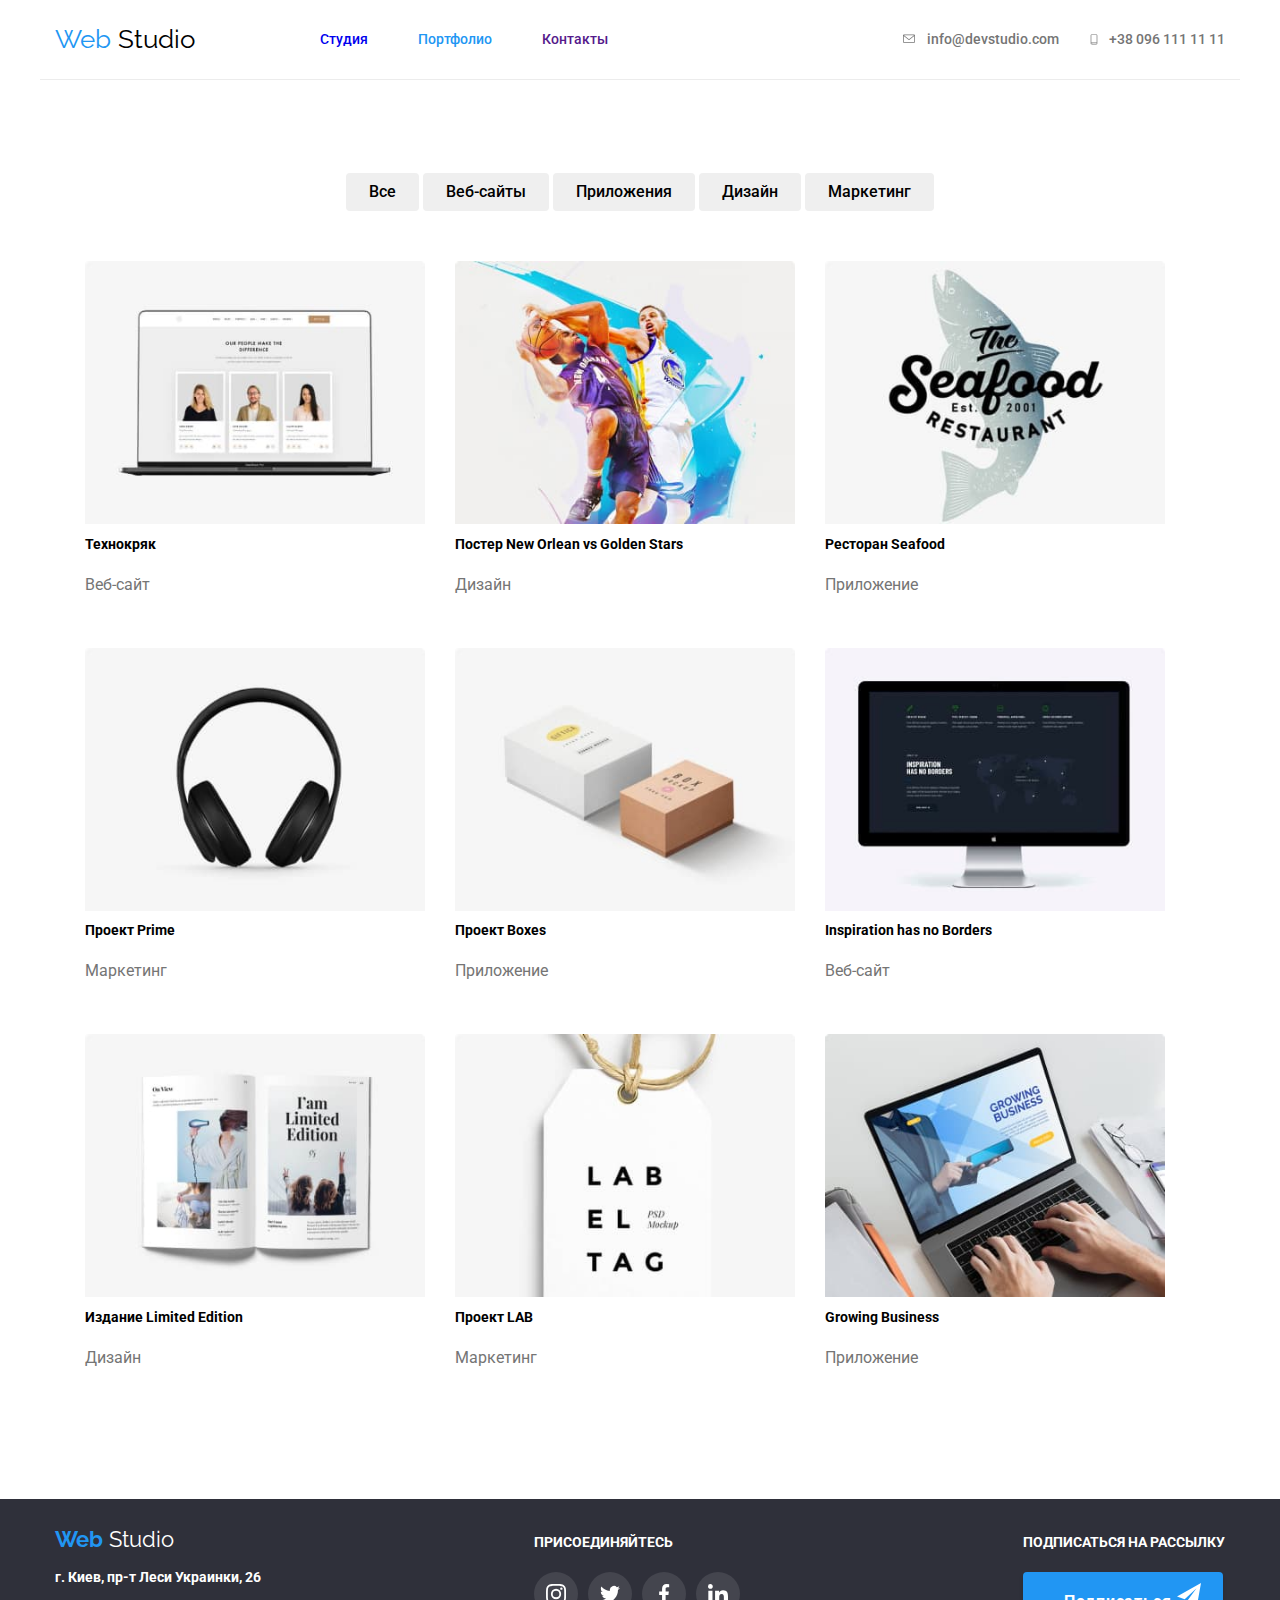
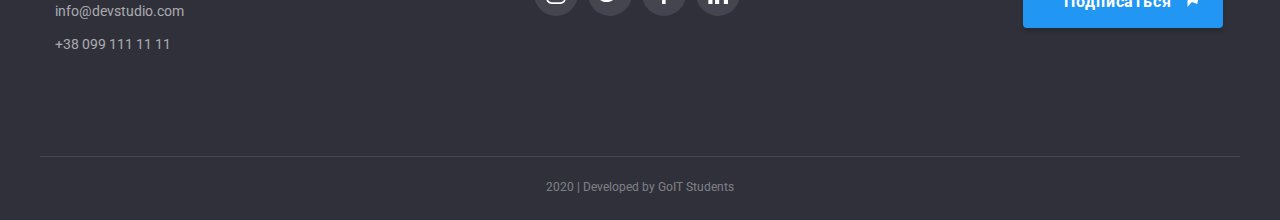
==== portfolio.html @ 279c0a5b "Клонирование" ====
<!DOCTYPE html>
<html lang="ru">
  <head>
    <meta charset="UTF-8" />
    <meta name="viewport" content="width=device-width, initial-scale=1.0" />
    <title>Document</title>
    <link
      href="https://fonts.googleapis.com/css2?family=Raleway:wght@700&family=Roboto:wght@400;500;700;900&display=swap"
      rel="stylesheet"
    />
    <link
      rel="stylesheet"
      href="https://cdnjs.cloudflare.com/ajax/libs/modern-normalize/0.6.0/modern-normalize.min.css"
    />
    <link rel="stylesheet" href="./css/styles.css" />
    <style></style>
  </head>
  <header class="page-header">
    <nav class="container main-nav">
      <a href=""
        ><span class="logo">Web</span><span class="logo2"> Studio</span></a
      >
      <ul class="site-nav list">
        <li><a href="index.html" class="link">Студия</a></li>
        <li class="active"><a href="" class="link">Портфолио</a></li>
        <li><a href="" class="link">Контакты</a></li>
      </ul>
      <ul class="auth-nav list">
        <li class="contacts-link">
          <a href="mailto:info@devstudio.com" class="link">
            <svg class="envelope" width="16" height="12">
              <use href="./images/symbol-defs.svg#icon-envelope"></use></svg
            >info@devstudio.com</a
          >
        </li>
        <li class="contacts-link">
          <a href="tel:+380961111111" class="link">
            <svg class="smartphone" width="10" height="15">
              <use href="./images/symbol-defs.svg#icon-smartphone"></use></svg
            >+38 096 111 11 11</a
          >
        </li>
      </ul>
    </nav>
  </header>
  <body>
    <main>
      <div class="magik-button">
        <button type="button" class="links">Все</button>
        <button type="button" class="links">Веб-сайты</button>
        <button type="button" class="links">Приложения</button>
        <button type="button" class="links">Дизайн</button>
        <button type="button" class="links">Маркетинг</button>
      </div>
      <section class="top-conteiner">
        <div class="flex-container">
          <ul class="stop">
            <li class="flex-element">
              <img
                src="./images/portfolio/img.jpg"
                alt="img"
                width="370"
                height="294"
              />
              <h2 class="names">Технокряк</h2>
              <p class="services">
                <!-- Технокряк это современная площадка распространения коронавируса.
              Компании используют эту платформу для цифрового шпионажа и атак на
              защищённые сервера конкурентов. -->
              </p>
              <p class="work-title">Веб-сайт</p>
            </li>
          </ul>
          <ul class="stop">
            <li class="flex-element">
              <img
                src="./images/portfolio/img2.jpg"
                alt="img"
                width="370"
                height="294"
              />
              <h2 class="names">Постер New Orlean vs Golden Stars</h2>
              <p class="services">
                <!-- Технокряк это современная площадка распространения коронавируса.
              Компании используют эту платформу для цифрового шпионажа и атак на
              защищённые сервера конкурентов. -->
              </p>
              <p class="work-title">Дизайн</p>
            </li>
          </ul>
          <ul class="stop">
            <li class="flex-element">
              <img
                src="./images/portfolio/img3.jpg"
                alt="img"
                width="370"
                height="294"
              />
              <h2 class="names">Ресторан Seafood</h2>
              <p class="services">
                <!-- Технокряк это современная площадка распространения коронавируса.
              Компании используют эту платформу для цифрового шпионажа и атак на
              защищённые сервера конкурентов. -->
              </p>
              <p class="work-title">Приложение</p>
            </li>
          </ul>
          <ul class="stop">
            <li class="flex-element">
              <img
                src="./images/portfolio/img4.jpg"
                alt="img"
                width="370"
                height="294"
              />
              <h2 class="names">Проект Prime</h2>
              <p class="services">
                <!-- Технокряк это современная площадка распространения коронавируса.
              Компании используют эту платформу для цифрового шпионажа и атак на
              защищённые сервера конкурентов. -->
              </p>
              <p class="work-title">Маркетинг</p>
            </li>
          </ul>
          <ul class="stop">
            <li class="flex-element">
              <img
                src="./images/portfolio/img5.jpg"
                alt="img"
                width="370"
                height="294"
              />
              <h2 class="names">Проект Boxes</h2>
              <p class="services">
                <!-- Технокряк это современная площадка распространения коронавируса.
              Компании используют эту платформу для цифрового шпионажа и атак на
              защищённые сервера конкурентов. -->
              </p>
              <p class="work-title">Приложение</p>
            </li>
          </ul>
          <ul class="stop">
            <li class="flex-element">
              <img
                src="./images/portfolio/img6.jpg"
                alt="img"
                width="370"
                height="294"
              />
              <h2 class="names">Inspiration has no Borders</h2>
              <p class="services">
                <!-- Технокряк это современная площадка распространения коронавируса.
              Компании используют эту платформу для цифрового шпионажа и атак на
              защищённые сервера конкурентов. -->
              </p>
              <p class="work-title">Веб-сайт</p>
            </li>
          </ul>
          <ul class="stop">
            <li class="flex-element">
              <img
                src="./images/portfolio/img7.jpg"
                alt="img"
                width="370"
                height="294"
              />
              <h2 class="names">Издание Limited Edition</h2>
              <p class="services">
                <!-- Технокряк это современная площадка распространения коронавируса.
              Компании используют эту платформу для цифрового шпионажа и атак на
              защищённые сервера конкурентов. -->
              </p>
              <p class="work-title">Дизайн</p>
            </li>
          </ul>
          <ul class="stop">
            <li class="flex-element">
              <img
                src="./images/portfolio/img8.jpg"
                alt="img"
                width="370"
                height="294"
              />
              <h2 class="names">Проект LAB</h2>
              <p class="services">
                <!-- Технокряк это современная площадка распространения коронавируса.
              Компании используют эту платформу для цифрового шпионажа и атак на
              защищённые сервера конкурентов. -->
              </p>
              <p class="work-title">Маркетинг</p>
            </li>
          </ul>
          <ul class="stop">
            <li class="flex-element">
              <img
                src="./images/portfolio/img9.jpg"
                alt="img"
                width="370"
                height="294"
              />
              <h2 class="names">Growing Business</h2>
              <p class="services">
                <!-- Технокряк это современная площадка распространения коронавируса.
              Компании используют эту платформу для цифрового шпионажа и атак на
              защищённые сервера конкурентов. -->
              </p>
              <p class="work-title">Приложение</p>
            </li>
          </ul>
        </div>
      </section>
    </main>
    <footer class="page-footer">
      <div class="container footer">
        <!--Логотип-->
        <div class="address">
          <a href="./index.html" class="logo3">
            <span class="logotip-accent">Web</span>
            <span class="logo3">Studio</span>
          </a>

          <address class="footer-contacts">
            <p class="join-in">г. Киев, пр-т Леси Украинки, 26</p>
            <!--Контакты-->
            <p class="footer-mail">info@devstudio.com</p>
            <p class="footer-number">+38 099 111 11 11</p>
          </address>
        </div>

        <!--Cоиальные сети-->
        <div class="join-in">
          <h2 class="label">присоединяйтесь</h2>
          <ul class="social-links list">
            <li class="social-item footer">
              <a href="" class="" aria-label="Ссылка на Instagram">
                <svg class="button-icon" width="20" height="20">
                  <use href="./images/symbol-defs.svg#icon-instagram2"></use>
                </svg>
              </a>
            </li>
            <li class="social-item footer">
              <a href="" class="" aria-label="Ссылка на Twiter">
                <svg class="button-icon" width="20" height="20">
                  <use href="./images/symbol-defs.svg#icon-twitter1"></use>
                </svg>
              </a>
            </li>
            <li class="social-item footer">
              <a href="" class="" aria-label="Cсылка на Facebook">
                <svg class="button-icon" width="20" height="20">
                  <use href="./images/symbol-defs.svg#icon-facebook1"></use>
                </svg>
              </a>
            </li>
            <li class="social-item footer">
              <a href="" class="" aria-label="Ссылка на LinkedIn">
                <svg class="button-icon" width="20" height="20">
                  <use href="./images/symbol-defs.svg#icon-linkedin1"></use>
                </svg>
              </a>
            </li>
          </ul>
        </div>
        <div class="subscribe">
          <h2 class="label">подписаться на рассылку</h2>
          <a href="" class="button-primary"
            >Подписаться
            <svg class="lajk" width="24" height="24">
              <use href="./images/symbol-defs.svg#icon-iconsend"></use>
            </svg>
          </a>
        </div>
      </div>
      <p class="copyright container">2020 | Developed by GoIT Students</p>
    </footer>
  </body>
</html>
---- css/styles.css ----
/*
#ffffff Білий
#212121 Чорний основний
#000000 Чорний темніший 
#757575 Сірий 
#2196F3 Синій фокуc
#E5E5E5 сірий фон
*/
/* То є воно! */
html{
  box-sizing: border-box;
}
*,
*::before,
*::after {
  box-sizing: inherit;
}

img {
  display: block;
  max-width: 100%;
  height: auto;
}


:root {
  --primary-text-color: #212121;
  --page-hero-text: #212121;
  --main-accent: #2196f3;
  --new-accent: #757575;
  --pimary-bg-color: #ffffff;
  --bgc-footer:#2F303A;
  --bg-transparency: rgba(47, 48, 58, 0.8);
  --secondary-bg-color: #F5F4FA;
}
body {
  font-family: Roboto, sans-serif;
  
  /* тимчасовий колір*/
}
.page-header {
  /* width: 1600px; */
  margin-left: auto;
  margin-right: auto;
}
/* main-nav */
.main-nav{
  display: flex;
  align-items: center;
  margin-left: auto;
  margin-right: auto;
  height: 80px;
  width: 1200px;
  border-bottom: 1px solid #ECECEC

}

/* Logo  шрифт*/
.logo{
  font-family: Raleway, sans-serif;
font-size: 26px;
line-height: 31px;
}
.logo2{
  font-family: Raleway, sans-serif;
  font-size: 26px;
line-height: 31px;
}
/* Logo  цвет*/
.logo {
        color: #2196f3;
      }
      .logo2 {
        color: #000000;
      }
      
.envelope {
  display: flex;
  align-items: center; 
  margin-right: 10px;
  /* color: #757575; */
  /* background-color: tomato ; */
}





.container {
  margin-left: auto;
  margin-right: auto;
  width: 1200px;
  /* height: 80px; */
  padding-right: 15px;
  padding-left: 15px;
  /* outline: 2px solid tomato; */

}

/* Фоновая картинка с людьми  */

.top-best {
  height: 600px;
  max-width: 1600px;
  margin-left: auto;
  margin-right: auto;
  margin-top: 0;
  margin-bottom: 0;
  padding-top: 200px;
  padding-bottom: 200px;
  background-color: grey;
  background-image: linear-gradient(to right, var(--bg-transparency), var(--bg-transparency)), 
  url(../images/Headerimg.jpg);
  background-position: center;
  text-align: center;
 
}
/* button */
.best {
  margin-top: 0px;
  margin-bottom: 46px;
  /* background-color: grey; */

    /* Шрифт */
  font-family: Roboto;
  font-style: normal;
  font-weight: 900;
  font-size: 44px;
  line-height: 60px;
  text-align: center;
  text-transform: uppercase;
}

.post-link {
display: inline-block;
padding: 10px 32px;
min-width: 200px;
min-height: 50px;
margin-bottom: 0px;

color:#FFFFFF;

font-family: Roboto;
font-style: normal;
font-weight: bold;
font-size: 16px;
line-height: 30px;


position: center;
/* width: 200px;
height: 50px;
left: 700px;
top: 350px; */

background: #2196F3;
box-shadow: 0px 4px 4px rgba(0, 0, 0, 0.15);
border-radius: 4px;
}
.waring {
  margin-top: 30;
  margin-bottom: 0;
}
.combo .function {
   /* outline: 3px solid blue; */
}

.function {
  margin-right: auto;
  margin-left: auto;
  width: 1200px;
  padding-right: 15px;
  padding-left: 15px;
 
  
  display: flex;

  list-style: none;
  
}
.function .degris {
  padding-top: 94px;
  padding-bottom: 94px;
}
.function .waring{
  margin-top: 30px;
  margin-bottom: 0;
  
  font-weight: 700;
  text-transform: uppercase;
}
.function .text {
  margin-top: 10px;
  margin-bottom: 0;
  
  font-size: 14px;
  line-height: 1.71;
}

.function .degris + .degris {
    margin-left: 30px;  
}






/* Применится ко всем абзацам на странице */
p {
  font-size: 16px;
}

/* Секция Чем мы занимаемся */

.comands-titles {
margin-top: 0;
margin-bottom: 50px;
font-family: Roboto;
font-style: normal;
font-weight: bold;
font-size: 36px;
line-height: 42px;
text-align: center;
/* outline: 2px solid tomato; */
}

.title {
margin-top: 0px;
padding-top:  0px;
padding-bottom: 0px;

font-family: Roboto;
font-style: normal;
font-weight: bold;
font-size: 36px;
line-height: 42px;
text-align: center;
letter-spacing: 0.03em;
}
.feature-icon {
    display: flex;
    justify-content: center;
    align-items: center;
    width: 270px;
    height: 120px; 
    border-radius: 4px;
    background-color: var(--secondary-bg-color);

}

/* Team css options */
.team-bgc {
background-color: #F5F4FA;
padding-top: 94px;
padding-bottom: 94px;
}


.team {
  display: flex;
  list-style: none;
  justify-content: center; 
  position: center;
  
}

.team > .team-member {
  border-radius: 4px;
  overflow: hidden;
  box-shadow: 0px 2px 1px rgba(0, 0, 0, 0.2), 0px 1px 1px rgba(0, 0, 0, 0.14),
    0px 1px 3px rgba(0, 0, 0, 0.12);
}

.team > .team-member:not(:last-child) {
  margin-right: 30px;
}

.team-description {
  padding-top: 30px;
  padding-bottom: 24px;
}

.team-title {
  margin-bottom: 0px;

  font-weight: 500;
  font-size: 16px;
  line-height: 1.19;
  text-align: center;
  color: var(--primary-text-color:);
}

.team-position {
  margin-bottom: 16px;

  font-size: 16px;
  line-height: 1.19;
  text-align: center;
  color: var(--font-primary-color);
}


.item{
  cursor: pointer;
}
.item:hover, .item:focus{
  background-color: :var;

}



.team-social {



  display: flex;
  justify-content: center;
  padding-left:  32px;
  padding-right: 32px;

}

.team-social .item:not(:last-child) {
  margin-right: 10px;
}



.footer-container {
  display: flex;
}

.page-footer{
  padding-top: 25px;
  margin-top: 94px;
  background-color: #2F303A;
}

.footer {
  
  /* margin-top: 94px;
  margin-left: auto;
  margin-right: auto;
  padding-top: 48px;
  padding-bottom: 28px; */
  align-items: baseline;
  justify-content: space-between;
  display: flex;


}

.logotip{
  display: inline-block;
  text-decoration: none;
  font-family: "Raleway", sans-serif;
  font-weight: 700;
  font-size: 26px;
  line-height: 1.19;
}

.logotip-accent{
color: var(--main-accent);
    font-family: Raleway, sans-serif;
    font-weight: 700;
    font-size: 22px;
    line-height: 1.18;
    text-decoration: none;
}

.post-footer .logotip{
  margin-bottom: 10px;
  padding: 0px;
  color: antiquewhite;
}



.doing {
  padding-top: 94px;
  padding-bottom: 94px;
}

.people {
font-family: Roboto;
font-style: normal;
font-weight: normal;
font-size: 16px;
line-height: 19px;
}

.team-pepole {
font-family: Roboto;
font-style: normal;
font-weight: bold;
font-size: 36px;
line-height: 42px;
text-align: center;

}


/*Страница студия*/
h1 {
font-family: Roboto; sans-serif;
font-style: normal;
font-weight: 900;
font-size: 44px;
line-height: 60px;
color: #FFFFFF;
}

h2 {
font-size: 18px;
font-family: Roboto;
font-style: normal;
font-weight: bold;
font-size: 14px;
line-height: 16px;
}
h3 { 
font-family: Roboto;
font-style: normal;
font-weight: bold;
font-size: 14px;
line-height: 16px;
}
h4 {
font-family: Roboto; 
font-style: normal;
font-weight: 500;
font-size: 16px;
line-height: 19px;
}
.claints{
  padding-top: 94px;
  padding-bottom: 50px;
  font-family: Roboto;
font-style: normal;
font-weight: bold;
font-size: 36px;
line-height: 42px;
text-align: center;
}

/*Чем мы занимаемся*/
.product {
  display: flex;
  padding-left: 0px;

}
.product .product-item:not(:last-child) {
  margin-right: 30px;
}
.product .product-title {
  margin: 0px;
  padding-top: 27px;
  padding-bottom: 27px;

  color: var(--pimary-bg-color);
  background: rgba(47, 48, 58, 0.8);
  font-weight: bold;
  font-size: 14px;
  line-height: 1.14;

  text-transform: uppercase;
  text-align: center;
}
.product-item {
  position: relative;
  display: block;
}



/* Страница портфолио*/

.magik-button {
 margin-top: 93px; 
 margin-bottom: 34px;
 text-align: center;
}



.links:hover,
.links:focus {
color: var(--pimary-bg-color);
background-color: var(--main-accent);
box-shadow: 0px 2px 2px rgba(0, 0, 0, 0.12), 0px 1px 2px rgba(0, 0, 0, 0.08), 0px 3px 1px rgba(0, 0, 0, 0.1);
}

.links {
height: 38px;
padding-left: 22px;
padding-right: 22px;
border-radius: 4px;
border: 1px solid transparent;
font-family: Roboto;
font-style: normal;
font-weight: 500;
font-size: 16px;
line-height: 26px; 
}


/* background: #F5F4FA;
border-radius: 4px;  */
}
.names {
  font-family: Roboto;
font-style: normal;
font-weight: bold;
font-size: 18px;
line-height: 36px;
}
.services {
  font-family: Roboto;
font-style: normal;
font-weight: normal;
font-size: 18px;
line-height: 28px;
}

.top-conteiner {
  width: 1200px;
  padding-left: 15px;
  padding-right: 15px;
  margin-left: auto;
  margin-right: auto;
}
.stop{
padding-left: 0px;
}
.flex-container {
  display: flex;
  flex-wrap: wrap;
  
}
.flex-element {
  width: 370px;
  padding-left: 30px;
  list-style: none;
}
.flex-element:nth-child(3n) {
  margin-right: 30;
}



/* Применится ко всем ссылкам на странице */
a {
  text-decoration: none;
}
.list {
  list-style-type: none;
}
/*Site nav*/
.logo:hover {
  --new-accent: rgb(0, 0, 0)
  color: var(--new-accent);
}
.site-nav link {
  
}
.site-nav .active a {
    color: #2196f3;
}
.site-nav .link {
font-family: Roboto;
font-weight: 500;
font-size: 14px;
line-height: 1.14;
}
.auth-nav .link {
display: flex;
align-items: center; 
margin-left: auto;

color: #757575;
font-family: Roboto;
font-weight: 500;
font-size: 14px;
line-height: 1.14;
}

.site-nav {
  display: flex;
  margin-left: 85px;
}
.site-nav li{
  margin-right: 50px;
  /* background-color: tomato; */
  display: block;
  margin-top: auto;
  margin-bottom: auto;
}
.site-nav .li:not(:last-child){
  margin-right: 50px;
}
.site-nav .link:hover,
.site-nav .link:focus {
  color: #2196f3;
}

.auth-nav {
display: flex;
align-items: center; 
margin-left: auto;

  /* display: flex;
  margin-left: auto; */
}
.auth-nav .link + .link {
  margin-left: 30px;
}
.auth-nav .link:hover,
.auth-nav .link:focus {
  color: #2196f3;
}

.contacts-link { 
display: flex; 
margin-right: 30px;

color: #000000;
}
.contacts-link:last-child {
    margin-right: 0;
}
.contacts-link:hover { 
color: #2196f3;
}
.contacts-link:focus {
color:  #ffffff;
}
.envelope {
  margin-right: 10px;
  fill: currentColor;
}
.envelope:hover, .envelope:focus {
    fill: currentColor;
}
.smartphone {
  margin-right: 10px;
  fill: currentColor;
}

.smartphone:hover, .smartphone:focus {
    fill: currentColor;
} 






.features-title {
  color: black;
}
.work-title {
  color: #757575;
  font-family: Roboto;
font-style: normal;
font-weight: normal;
font-size: 16px;
line-height: 30px;
}
.work-title1 {
margin-top: 10px;
margin-bottom: 0;

color: #757575;
font-family: Roboto;
font-style: normal;
font-weight: normal;
font-size: 14px;
line-height: 24px;
}
.adress {
  color: #757575;
}
.Contact-Information {
  font-family: Roboto;
font-style: normal;
font-weight: normal;
font-size: 14px;
line-height: 24px;
}


/*Button*/


/* Шрифти 
Raleway
Roboto

*/  
.claints-list {
  margin-top: 0px;
  margin-bottom: 0px;
  padding: 0px;
  list-style-type: none;
  display: flex;
  justify-content: space-evenly;
}
.icon{
  width: 170px;
  height: 90px;
  border: 1px solid #AFB1B8;
  border-radius: 4px;
  cursor: pointer;
}
.icon:hover, .icon:focus {
  border: 1px solid var(--main-accent);
  --color1: var(--main-accent);
  color: var(--main-accent);
  
}

.logo3 {
  font-family: Raleway, sans-serif;
  font-size: 22px;
line-height: 31px;
    color: #FFFFFF
}
.srift {

color: rgba(255, 255, 255, 0.6);
}

.join-in {
  color:#FFFFFF
}

.Contact-Information {
list-style: none;
}
.serial {
  list-style: none;
}

.copyrights-cntr {
 
  margin-top: 100px;
  color: rgba(255, 255, 255, 0.6);
  border: 1px solid rgba(255, 255, 255, 0.1);
  padding-top: 18px;
  padding-bottom: 21px;
  text-align: center;

}


.section{
  padding-top: 94px;
  padding-bottom: 94px;
}
.join-in> .label{
display: block;
margin-top: auto;
margin-bottom: 21px;
color:#FFFFFF;
text-align: left;

font-weight: 700;
font-size: 14px;
line-height: 1.14;
text-transform: uppercase;

}
.join-in{
  
font-family: Roboto;
font-style: normal;
font-weight: bold;
font-size: 14px;
line-height: 16px;
}

.fototer-contacts{
  font-style: normal;
  display: block;
  font-weight: 400;
  font-size: 14px;
  line-height: 1.71;
  letter-spacing: 0.03em;
}
.footer-addr{
  margin-top: 0;
  margin-bottom: 9px;
  color: #FFFFFF;
  font-family: Roboto;
font-style: normal;
font-weight: normal;
font-size: 14px;
line-height: 24px;
}
.footer-mail{
  margin-top: 0;
    margin-bottom: 9px;
    color: rgba(255, 255, 255, 0.6);

font-family: Roboto;
font-style: normal;
font-weight: normal;
font-size: 14px;
line-height: 24px;

}

.footer-number{
margin-top: 0;
margin-bottom: 0;
color: rgba(255, 255, 255, 0.6);
font-family: Roboto;
font-style: normal;
font-weight: normal;
font-size: 14px;
line-height: 24px;

}



.subscribe .label {
  display: block;
  margin-top: auto;
  margin-bottom: 21px;

  color: var(--pimary-bg-color);

  font-weight: 700;
  font-size: 14px;
  line-height: 1.14;
  text-transform: uppercase;
}


/* Button */
 
.copyright {
  margin-top: 100px;
  margin-bottom: 0;
  padding-top: 18px;
  padding-bottom: 21px;

  border-top: 1px solid rgba(255, 255, 255, 0.1);
  color: rgba(255, 255, 255, 0.4);

  font-size: 12px;
  line-height: 2;
  text-align: center;

}

.social-links {
  display: flex;
  justify-content: center;
  padding-inline-start: 0px;
  
  /* width: 44px;
  height: 44px; */
}
  padding-left: 0px;
  display: flex;
  justify-content: center;
}

.social-item.footer {
  
  background: rgba(255, 255, 255, 0.1);
  
}

.social-item {
  align-items: center;
  margin-right: 10px;
  display: flex;
  justify-content: center;
  cursor: pointer;
  width: 44px;
  height: 44px;
  border-radius: 50%;
  background-color: rgba(255, 255, 255, 0.1);
}

.button-icon{
  display: flex;
  padding: 0;
  border: none;
  
--color1: var(--pimary-bg-color);
}
.social-item:hover{
  background-color: #2196F3;
}

.button-primary {
  padding-top: 10px;
  padding-left: 29px;
  padding-bottom: 10px;
  padding-right: 10px;

  display: inline-block;
  border: 1px solid transparent;
  min-width: 200px;
  min-height: 50px;

  color: #FFFFFF;
  background-color: #2196f3;
  text-decoration: none;

  font-weight: 700;
  font-size: 16px;
  line-height: 1.87;
  letter-spacing: 0.06em;
  border-radius: 4px;
  box-shadow: 0px 4px 4px rgba(0, 0, 0, 0.15);

  text-align: center;
  cursor: pointer;
}

.lajk{
  position: center;
 
}
.team-social .icon-team-social{
  align-items: center;
}


.team-social{
  /* align-items: center; */
  
}
.icon-socials:hover{
  /* fill: violet; */
}
.icon-team-social {
  display: flex;
  justify-content: center;
  width: 44px;
  height: 44px;
  border-radius: 50%;
 
}



.icon-team-social:hover,
.icon-team-social:focus {
  background-color: var(--main-accent);
  --color1: var(--pimary-bg-color);
  
}
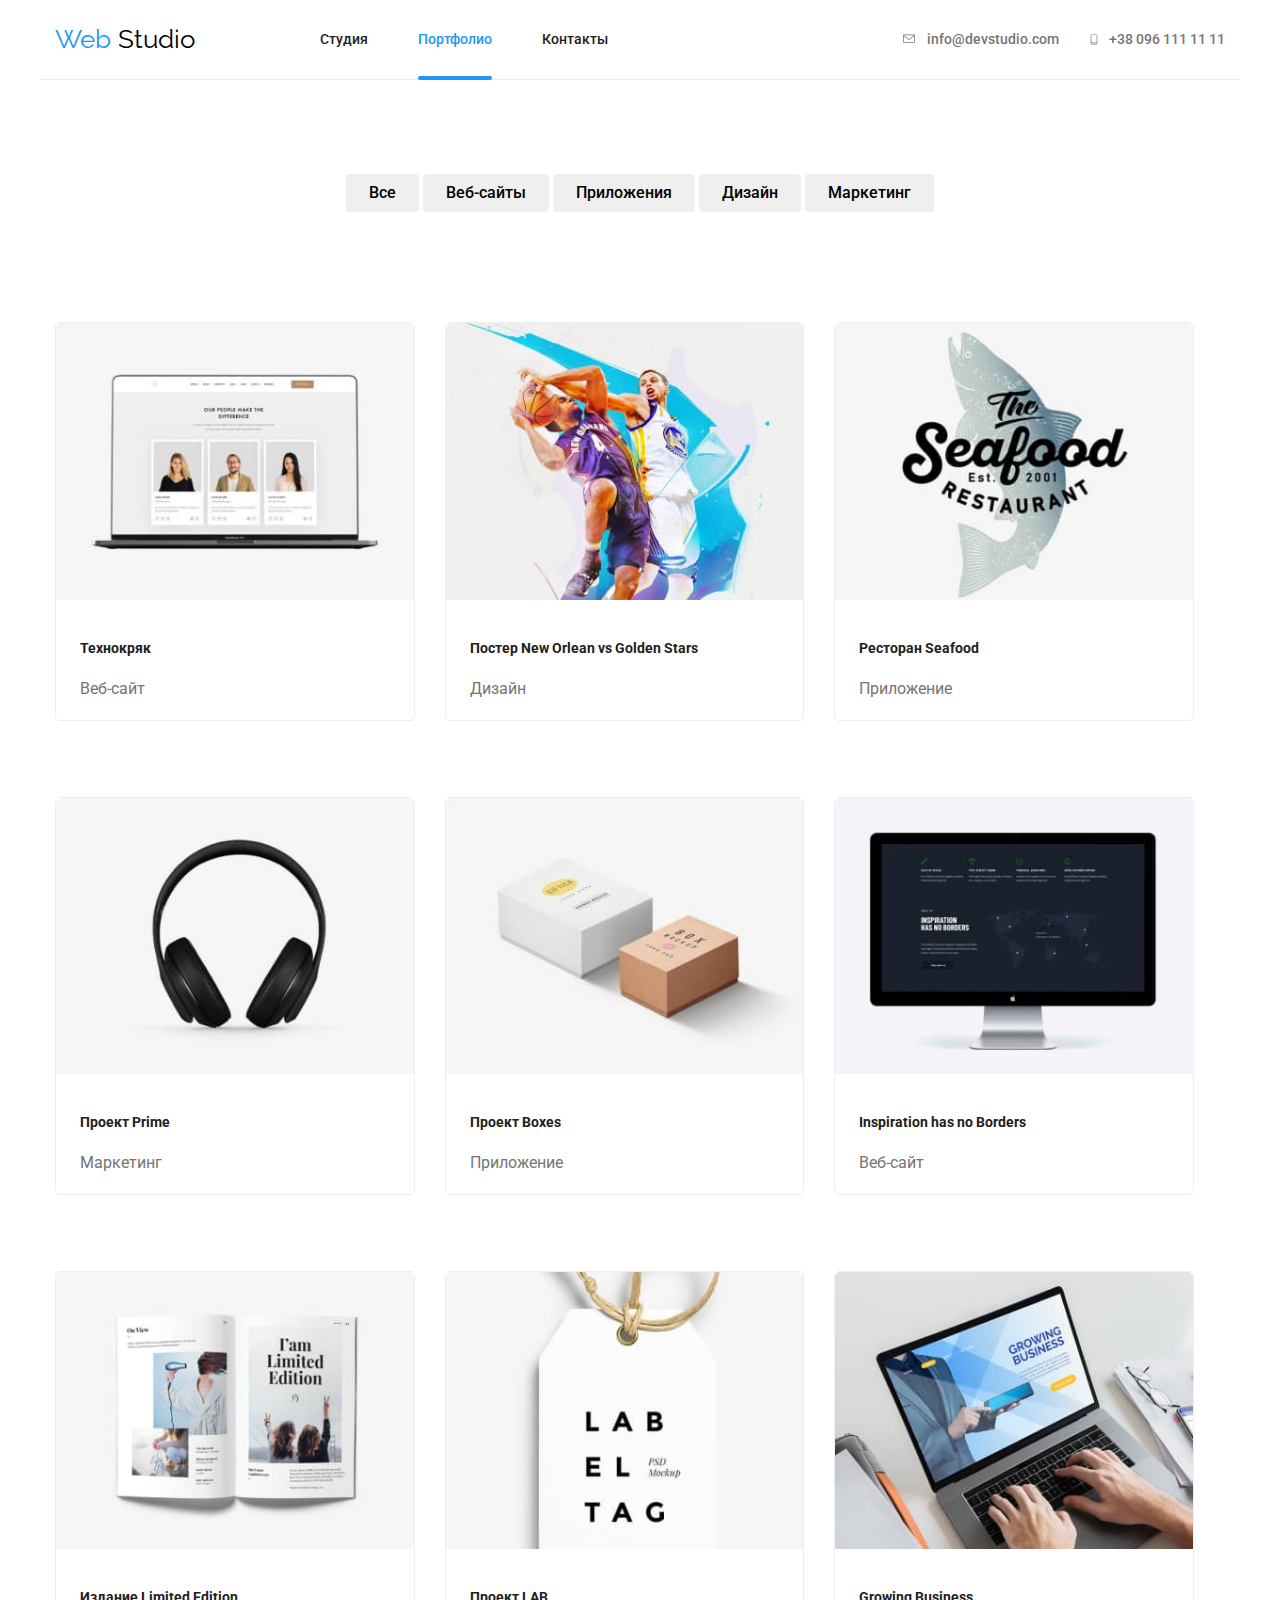
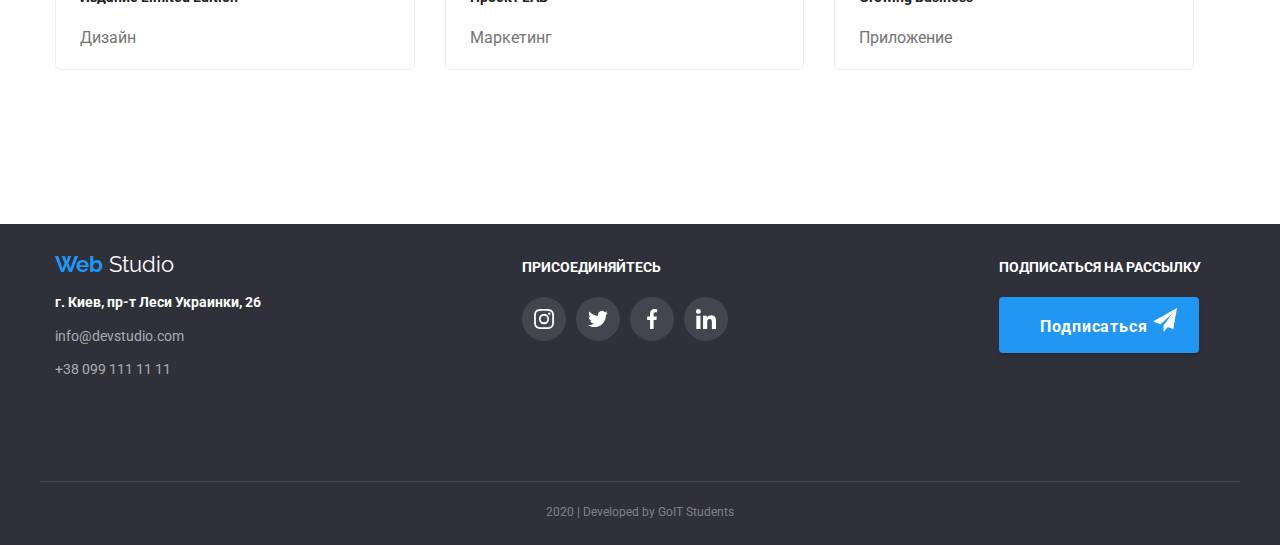
==== commit 47b96abe: "правки 4той работы" ====
--- a/portfolio.html
+++ b/portfolio.html
@@ -43,6 +43,7 @@
       </ul>
     </nav>
   </header>
+
   <body>
     <main>
       <div class="magik-button">
--- a/css/styles.css
+++ b/css/styles.css
@@ -78,8 +78,7 @@
   display: flex;
   align-items: center; 
   margin-right: 10px;
-  /* color: #757575; */
-  /* background-color: tomato ; */
+ 
 }
 
 
@@ -413,12 +412,16 @@
 }
 
 h2 {
+margin-top: 20px;
+
+padding-right: 24px;  
 font-size: 18px;
 font-family: Roboto;
 font-style: normal;
 font-weight: bold;
 font-size: 14px;
 line-height: 16px;
+color: #212121;
 }
 h3 { 
 font-family: Roboto;
@@ -426,6 +429,7 @@
 font-weight: bold;
 font-size: 14px;
 line-height: 16px;
+cursor: pointer;
 }
 h4 {
 font-family: Roboto; 
@@ -433,6 +437,7 @@
 font-weight: 500;
 font-size: 16px;
 line-height: 19px;
+
 }
 .claints{
   padding-top: 94px;
@@ -455,6 +460,13 @@
   margin-right: 30px;
 }
 .product .product-title {
+position: absolute;
+left: 0;
+bottom: 0;
+margin-top: 0;
+margin-bottom: 0;
+width: 100%;
+
   margin: 0px;
   padding-top: 27px;
   padding-bottom: 27px;
@@ -472,15 +484,13 @@
   position: relative;
   display: block;
 }
-
-
-
 /* Страница портфолио*/
 
 .magik-button {
- margin-top: 93px; 
- margin-bottom: 34px;
+ margin-top: 94px; 
+ margin-bottom: 94px;
  text-align: center;
+ 
 }
 
 
@@ -503,18 +513,36 @@
 font-weight: 500;
 font-size: 16px;
 line-height: 26px; 
-}
+transition: background-color 250ms cubic-bezier(0.4, 0, 0.2, 1), color 250ms cubic-bezier(0.4, 0, 0.2, 1), box-shadow 250ms cubic-bezier(0.4, 0, 0.2, 1);
+}
+
+.flex-element .names{
+  padding-top: 20px;
+  padding-left: 24px;
+}
+.flex-element:hover{
+box-shadow: 1px 4px 6px rgba(0, 0, 0, 0.16),
+    0px 4px 4px rgba(0, 0, 0, 0.06),
+    0px 1px 1px rgba(0, 0, 0, 0.12);
+}
+
+
 
 
 /* background: #F5F4FA;
 border-radius: 4px;  */
 }
 .names {
-  font-family: Roboto;
+padding-left: 24px;
+margin-bottom: 4px;
+padding-left: 24px;
+padding-right: 24px; 
+font-family: Roboto;
 font-style: normal;
 font-weight: bold;
 font-size: 18px;
 line-height: 36px;
+color: #212121;
 }
 .services {
   font-family: Roboto;
@@ -533,6 +561,11 @@
 }
 .stop{
 padding-left: 0px;
+cursor: pointer;
+padding-bottom: 30px;
+/* margin-right: 30px; */
+margin-bottom: 30px;
+width: calc((100% - 1px) / 3);
 }
 .flex-container {
   display: flex;
@@ -540,9 +573,10 @@
   
 }
 .flex-element {
-  width: 370px;
-  padding-left: 30px;
-  list-style: none;
+margin-right: 30px;
+border: 1px solid #EEEEEE;
+border-radius: 5px;
+list-style: none;
 }
 .flex-element:nth-child(3n) {
   margin-right: 30;
@@ -562,17 +596,50 @@
   --new-accent: rgb(0, 0, 0)
   color: var(--new-accent);
 }
+
+/* .active .link::after {
+  content: "";
+  position: absolute;
+  width: 100%;
+  height: 4px;
+  top: 37px;
+  left: 0;
+  margin-top: 27px;
+  background: var(--main-accent);
+  border-radius: 2px;
+} */
+
+
+
 .site-nav link {
   
 }
 .site-nav .active a {
-    color: #2196f3;
-}
+position: relative; 
+color: #2196f3;
+}
+.active .link::after {
+content: "";
+position: absolute;
+width: 100%;
+height: 4px;
+top: 26.4px;
+left: 0;
+margin-top: 18px;
+background: var(--main-accent);
+border-radius: 2px; 
+}
+
 .site-nav .link {
+color: var(--primary-text-color);
+
 font-family: Roboto;
 font-weight: 500;
 font-size: 14px;
 line-height: 1.14;
+color: var(--primary-text-color);
+transition: color 250ms cubic-bezier(0.4, 0, 0.2, 1);
+
 }
 .auth-nav .link {
 display: flex;
@@ -624,18 +691,28 @@
 .contacts-link { 
 display: flex; 
 margin-right: 30px;
-
-color: #000000;
-}
+transition: color 250ms cubic-bezier(0.4, 0, 0.2, 1), fill 250ms cubic-bezier(0.4, 0, 0.2, 1);
+}
+.contacts-link:hover, .contacts-link:focus {
+    color: var(--main-accent);
+    fill: var(--main-accent);
+}
+
+
+
 .contacts-link:last-child {
     margin-right: 0;
 }
-.contacts-link:hover { 
+/* .contacts-link:hover { 
 color: #2196f3;
+
 }
 .contacts-link:focus {
 color:  #ffffff;
-}
+} */
+
+
+
 .envelope {
   margin-right: 10px;
   fill: currentColor;
@@ -650,6 +727,7 @@
 
 .smartphone:hover, .smartphone:focus {
     fill: currentColor;
+    
 } 
 
 
@@ -661,8 +739,12 @@
   color: black;
 }
 .work-title {
-  color: #757575;
-  font-family: Roboto;
+margin-top: 0px;
+/* margin-bottom: 20px; */
+padding-left: 24px;
+padding-right: 24px;
+color: #757575;
+font-family: Roboto;
 font-style: normal;
 font-weight: normal;
 font-size: 16px;
@@ -713,12 +795,13 @@
   border: 1px solid #AFB1B8;
   border-radius: 4px;
   cursor: pointer;
+  
 }
 .icon:hover, .icon:focus {
   border: 1px solid var(--main-accent);
   --color1: var(--main-accent);
   color: var(--main-accent);
-  
+  transition: background-color 250ms cubic-bezier(0.4, 0, 0.2, 1);
 }
 
 .logo3 {
@@ -865,11 +948,6 @@
   /* width: 44px;
   height: 44px; */
 }
-  padding-left: 0px;
-  display: flex;
-  justify-content: center;
-}
-
 .social-item.footer {
   
   background: rgba(255, 255, 255, 0.1);
@@ -886,6 +964,7 @@
   height: 44px;
   border-radius: 50%;
   background-color: rgba(255, 255, 255, 0.1);
+  transition: background-color 250ms cubic-bezier(0.4, 0, 0.2, 1);
 }
 
 .button-icon{
@@ -947,6 +1026,7 @@
   width: 44px;
   height: 44px;
   border-radius: 50%;
+  transition: background-color 250ms cubic-bezier(0.4, 0, 0.2, 1);
  
 }
 
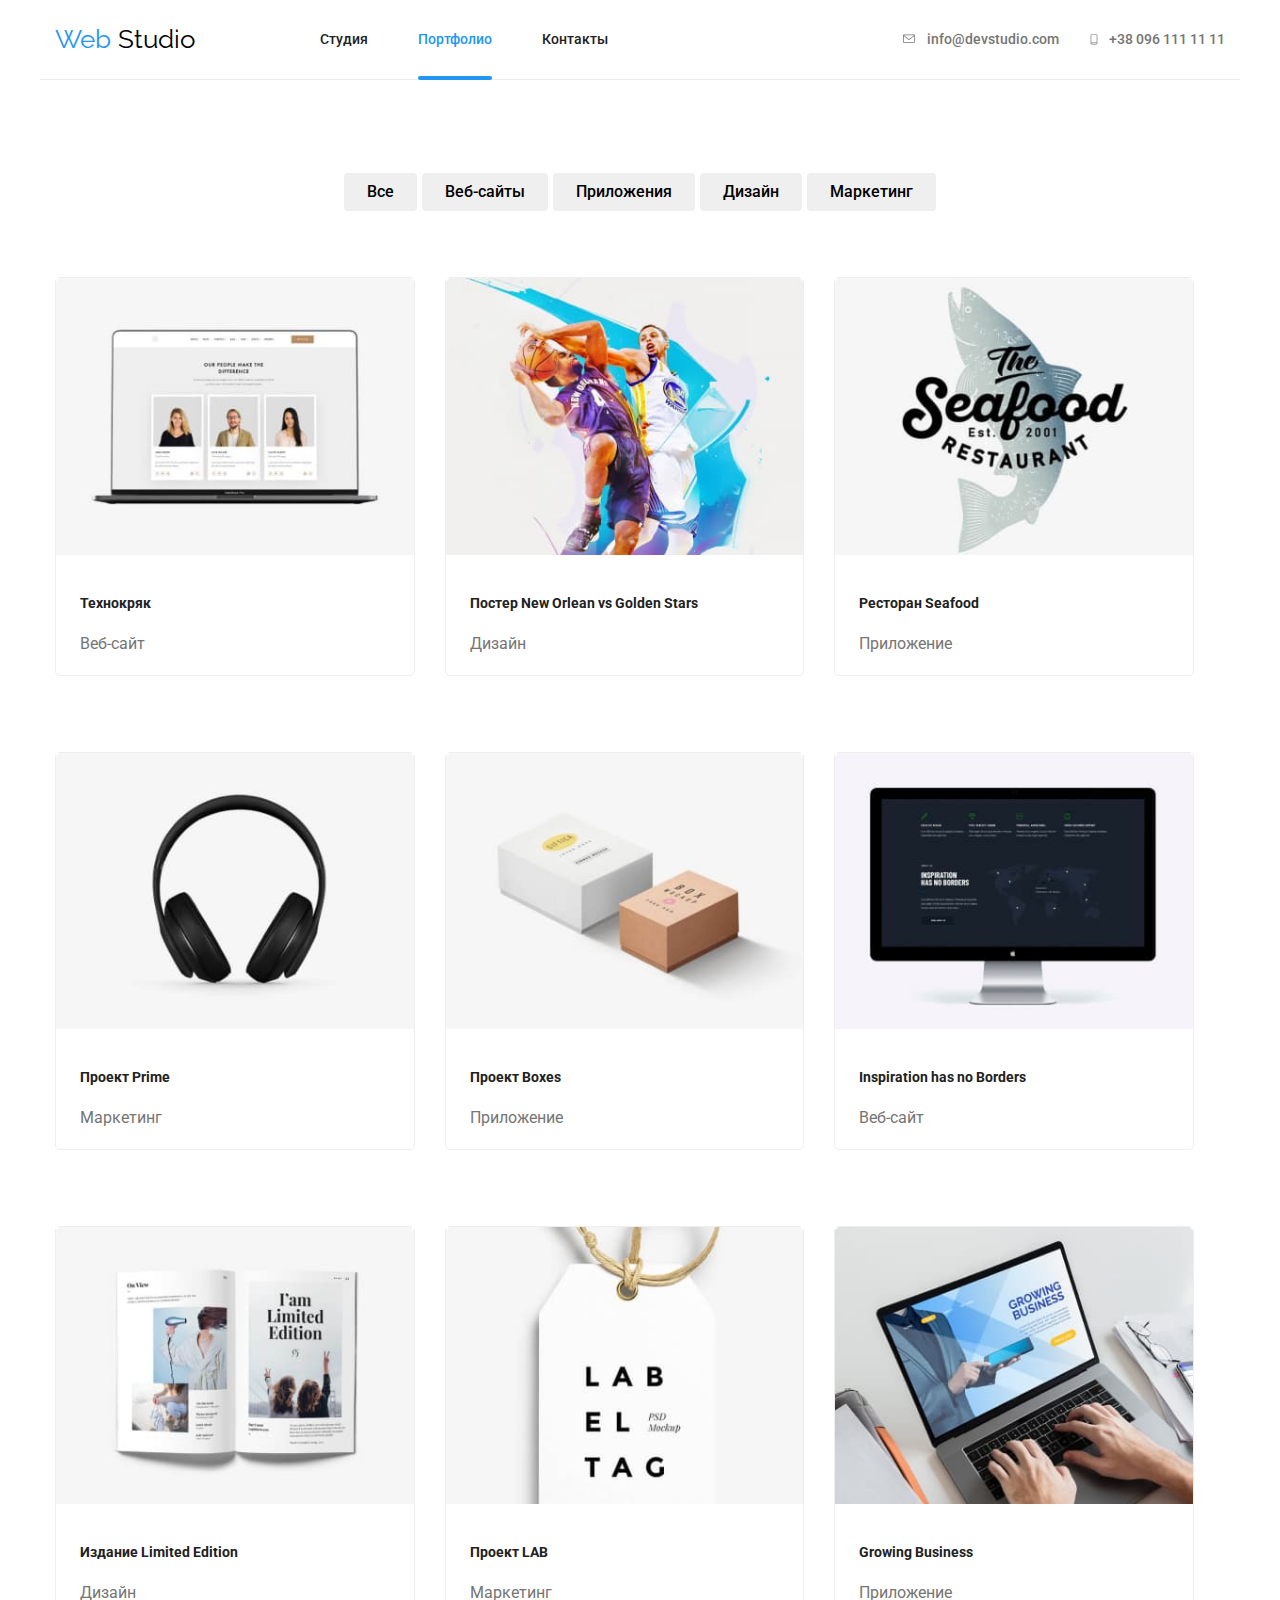
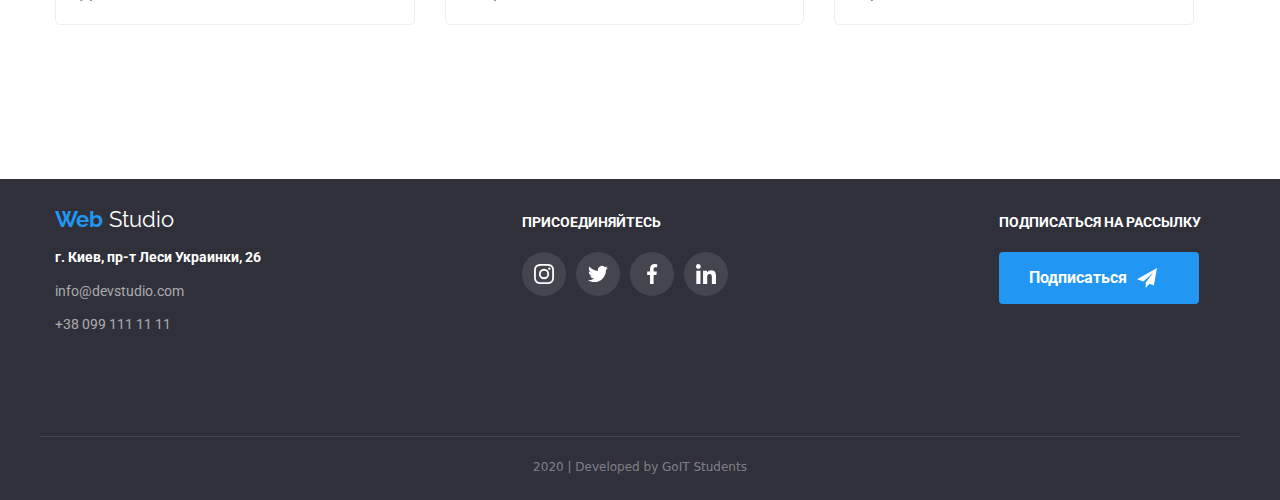
==== commit 349ff71a: "1" ====
--- a/portfolio.html
+++ b/portfolio.html
@@ -266,7 +266,7 @@
           <h2 class="label">подписаться на рассылку</h2>
           <a href="" class="button-primary"
             >Подписаться
-            <svg class="lajk" width="24" height="24">
+            <svg class="lajk" width="20" height="20">
               <use href="./images/symbol-defs.svg#icon-iconsend"></use>
             </svg>
           </a>
--- a/css/styles.css
+++ b/css/styles.css
@@ -32,6 +32,11 @@
   --bgc-footer:#2F303A;
   --bg-transparency: rgba(47, 48, 58, 0.8);
   --secondary-bg-color: #F5F4FA;
+  --cubic: cubic-bezier(0.4, 0, 0.2, 1);
+  --svg-color: #afb1b8;
+}
+
+
 }
 body {
   font-family: Roboto, sans-serif;
@@ -78,7 +83,8 @@
   display: flex;
   align-items: center; 
   margin-right: 10px;
- 
+  fill: #AFB1B8;
+   transition: fill 250ms var(--cubic);
 }
 
 
@@ -487,10 +493,10 @@
 /* Страница портфолио*/
 
 .magik-button {
- margin-top: 94px; 
- margin-bottom: 94px;
+ margin-top: 93px; 
+ margin-bottom: 50px;
  text-align: center;
- 
+
 }
 
 
@@ -508,6 +514,7 @@
 padding-right: 22px;
 border-radius: 4px;
 border: 1px solid transparent;
+cursor: pointer;
 font-family: Roboto;
 font-style: normal;
 font-weight: 500;
@@ -676,9 +683,9 @@
 display: flex;
 align-items: center; 
 margin-left: auto;
-
-  /* display: flex;
-  margin-left: auto; */
+fill: var(--new-accent);
+transition: fill 250ms var(--cubic), color 250ms var(--cubic);
+ 
 }
 .auth-nav .link + .link {
   margin-left: 30px;
@@ -688,9 +695,26 @@
   color: #2196f3;
 }
 
+.auth-nav .envelope{
+transition: fill 250ms var(--cubic);
+    
+}
+
+.auth-nav .link{
+  fill: var(--new-accent);
+  transition: fill 250ms var(--cubic), color 250ms var(--cubic);
+}
+
+.auth-nav .smartphone{
+transition: fill 250ms var(--cubic); 
+}
+
+
 .contacts-link { 
 display: flex; 
 margin-right: 30px;
+transition-property: color, fill;
+transition-duration: 250ms;
 transition: color 250ms cubic-bezier(0.4, 0, 0.2, 1), fill 250ms cubic-bezier(0.4, 0, 0.2, 1);
 }
 .contacts-link:hover, .contacts-link:focus {
@@ -703,14 +727,19 @@
 .contacts-link:last-child {
     margin-right: 0;
 }
-/* .contacts-link:hover { 
+.contacts-link:hover { 
 color: #2196f3;
 
 }
 .contacts-link:focus {
 color:  #ffffff;
-} */
-
+}
+
+.icon:hover, .icon:focus {
+  border: 1px solid var(--main-accent);
+  --color1: var(--main-accent);
+  color: var(--main-accent);
+}
 
 
 .envelope {
@@ -782,12 +811,19 @@
 
 */  
 .claints-list {
+  display: flex;
   margin-top: 0px;
   margin-bottom: 0px;
   padding: 0px;
   list-style-type: none;
-  display: flex;
   justify-content: space-evenly;
+  
+
+
+
+
+
+
 }
 .icon{
   width: 170px;
@@ -795,13 +831,17 @@
   border: 1px solid #AFB1B8;
   border-radius: 4px;
   cursor: pointer;
-  
+  fill: var(--svg-color);
+  transition: border 250ms cubic-bezier(0.4, 0, 0.2, 1);
+}
+.icon {
+    fill: var(--svg-color);
+    transition: fill 250ms cubic-bezier(0.4, 0, 0.2, 1);
+}
+
 }
 .icon:hover, .icon:focus {
-  border: 1px solid var(--main-accent);
-  --color1: var(--main-accent);
-  color: var(--main-accent);
-  transition: background-color 250ms cubic-bezier(0.4, 0, 0.2, 1);
+   fill: var(--main-accent);
 }
 
 .logo3 {
@@ -984,7 +1024,10 @@
   padding-bottom: 10px;
   padding-right: 10px;
 
-  display: inline-block;
+  display: inline-flex;
+  border-radius: 4px;
+  align-items: center;
+  
   border: 1px solid transparent;
   min-width: 200px;
   min-height: 50px;
@@ -993,19 +1036,22 @@
   background-color: #2196f3;
   text-decoration: none;
 
-  font-weight: 700;
+  font-family: Roboto;
+  font-style: normal;
+  font-weight: bold;
   font-size: 16px;
-  line-height: 1.87;
-  letter-spacing: 0.06em;
-  border-radius: 4px;
-  box-shadow: 0px 4px 4px rgba(0, 0, 0, 0.15);
+  line-height: 30px;
+  
 
   text-align: center;
   cursor: pointer;
 }
 
+
+
 .lajk{
-  position: center;
+align-items: center;
+margin-left: 10px;
  
 }
 .team-social .icon-team-social{
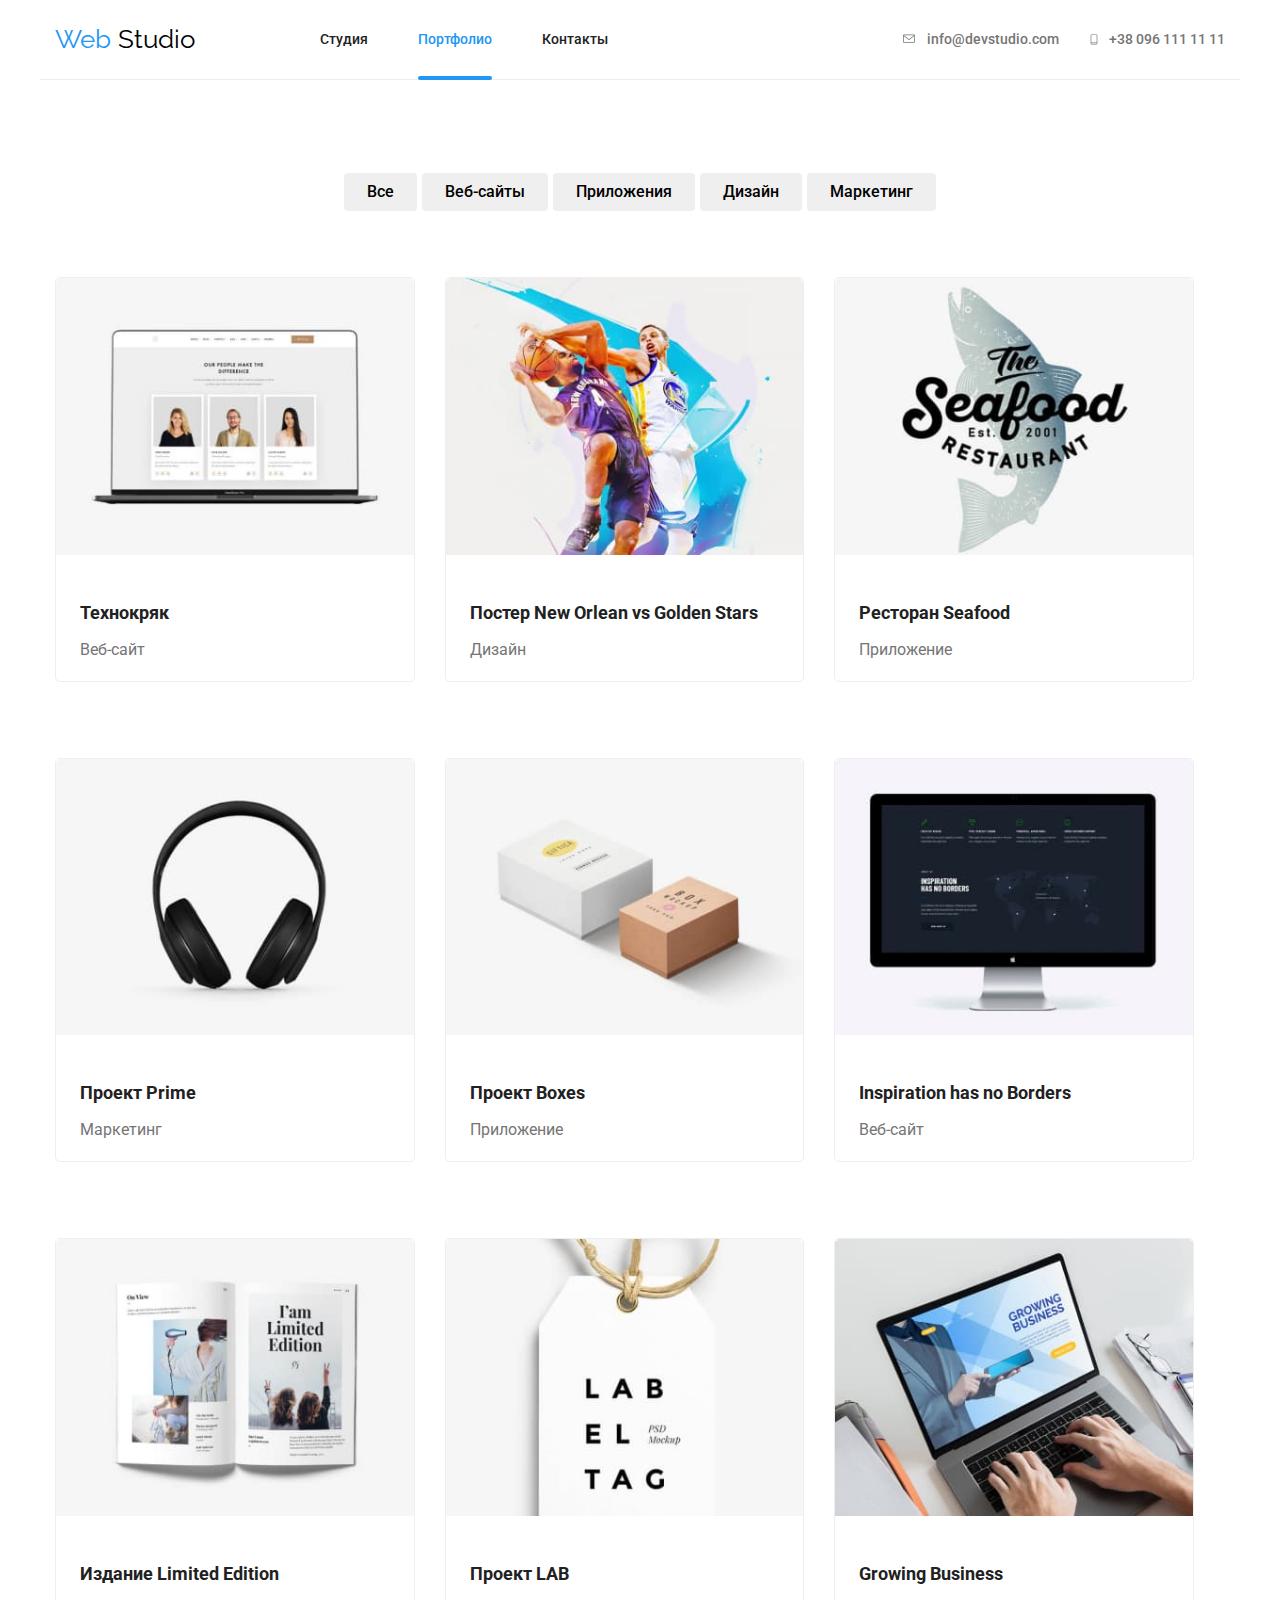
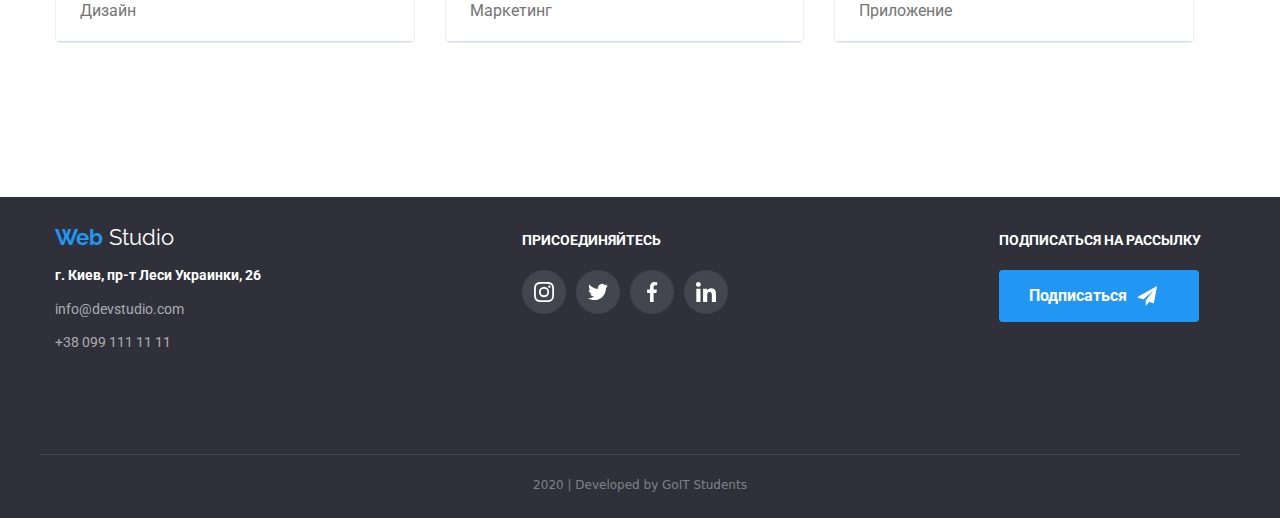
==== commit 04e48691: "Уже почти готово!" ====
--- a/portfolio.html
+++ b/portfolio.html
@@ -29,16 +29,18 @@
         <li class="contacts-link">
           <a href="mailto:info@devstudio.com" class="link">
             <svg class="envelope" width="16" height="12">
-              <use href="./images/symbol-defs.svg#icon-envelope"></use></svg
-            >info@devstudio.com</a
-          >
+              <use href="./images/symbol-defs.svg#icon-envelope"></use>
+            </svg>
+            info@devstudio.com
+          </a>
         </li>
         <li class="contacts-link">
           <a href="tel:+380961111111" class="link">
             <svg class="smartphone" width="10" height="15">
-              <use href="./images/symbol-defs.svg#icon-smartphone"></use></svg
-            >+38 096 111 11 11</a
-          >
+              <use href="./images/symbol-defs.svg#icon-smartphone"></use>
+            </svg>
+            +38 096 111 11 11
+          </a>
         </li>
       </ul>
     </nav>
@@ -65,9 +67,9 @@
               />
               <h2 class="names">Технокряк</h2>
               <p class="services">
-                <!-- Технокряк это современная площадка распространения коронавируса.
-              Компании используют эту платформу для цифрового шпионажа и атак на
-              защищённые сервера конкурентов. -->
+                Технокряк это современная площадка распространения коронавируса.
+                Компании используют эту платформу для цифрового шпионажа и атак
+                на защищённые сервера конкурентов.
               </p>
               <p class="work-title">Веб-сайт</p>
             </li>
@@ -82,9 +84,9 @@
               />
               <h2 class="names">Постер New Orlean vs Golden Stars</h2>
               <p class="services">
-                <!-- Технокряк это современная площадка распространения коронавируса.
-              Компании используют эту платформу для цифрового шпионажа и атак на
-              защищённые сервера конкурентов. -->
+                Технокряк это современная площадка распространения коронавируса.
+                Компании используют эту платформу для цифрового шпионажа и атак
+                на защищённые сервера конкурентов.
               </p>
               <p class="work-title">Дизайн</p>
             </li>
@@ -99,9 +101,9 @@
               />
               <h2 class="names">Ресторан Seafood</h2>
               <p class="services">
-                <!-- Технокряк это современная площадка распространения коронавируса.
-              Компании используют эту платформу для цифрового шпионажа и атак на
-              защищённые сервера конкурентов. -->
+                Технокряк это современная площадка распространения коронавируса.
+                Компании используют эту платформу для цифрового шпионажа и атак
+                на защищённые сервера конкурентов.
               </p>
               <p class="work-title">Приложение</p>
             </li>
@@ -116,9 +118,9 @@
               />
               <h2 class="names">Проект Prime</h2>
               <p class="services">
-                <!-- Технокряк это современная площадка распространения коронавируса.
-              Компании используют эту платформу для цифрового шпионажа и атак на
-              защищённые сервера конкурентов. -->
+                Технокряк это современная площадка распространения коронавируса.
+                Компании используют эту платформу для цифрового шпионажа и атак
+                на защищённые сервера конкурентов.
               </p>
               <p class="work-title">Маркетинг</p>
             </li>
@@ -133,9 +135,9 @@
               />
               <h2 class="names">Проект Boxes</h2>
               <p class="services">
-                <!-- Технокряк это современная площадка распространения коронавируса.
-              Компании используют эту платформу для цифрового шпионажа и атак на
-              защищённые сервера конкурентов. -->
+                Технокряк это современная площадка распространения коронавируса.
+                Компании используют эту платформу для цифрового шпионажа и атак
+                на защищённые сервера конкурентов.
               </p>
               <p class="work-title">Приложение</p>
             </li>
@@ -150,9 +152,9 @@
               />
               <h2 class="names">Inspiration has no Borders</h2>
               <p class="services">
-                <!-- Технокряк это современная площадка распространения коронавируса.
-              Компании используют эту платформу для цифрового шпионажа и атак на
-              защищённые сервера конкурентов. -->
+                Технокряк это современная площадка распространения коронавируса.
+                Компании используют эту платформу для цифрового шпионажа и атак
+                на защищённые сервера конкурентов.
               </p>
               <p class="work-title">Веб-сайт</p>
             </li>
@@ -167,9 +169,9 @@
               />
               <h2 class="names">Издание Limited Edition</h2>
               <p class="services">
-                <!-- Технокряк это современная площадка распространения коронавируса.
-              Компании используют эту платформу для цифрового шпионажа и атак на
-              защищённые сервера конкурентов. -->
+                Технокряк это современная площадка распространения коронавируса.
+                Компании используют эту платформу для цифрового шпионажа и атак
+                на защищённые сервера конкурентов.
               </p>
               <p class="work-title">Дизайн</p>
             </li>
@@ -184,9 +186,9 @@
               />
               <h2 class="names">Проект LAB</h2>
               <p class="services">
-                <!-- Технокряк это современная площадка распространения коронавируса.
-              Компании используют эту платформу для цифрового шпионажа и атак на
-              защищённые сервера конкурентов. -->
+                Технокряк это современная площадка распространения коронавируса.
+                Компании используют эту платформу для цифрового шпионажа и атак
+                на защищённые сервера конкурентов.
               </p>
               <p class="work-title">Маркетинг</p>
             </li>
@@ -201,9 +203,9 @@
               />
               <h2 class="names">Growing Business</h2>
               <p class="services">
-                <!-- Технокряк это современная площадка распространения коронавируса.
-              Компании используют эту платформу для цифрового шпионажа и атак на
-              защищённые сервера конкурентов. -->
+                Технокряк это современная площадка распространения коронавируса.
+                Компании используют эту платформу для цифрового шпионажа и атак
+                на защищённые сервера конкурентов.
               </p>
               <p class="work-title">Приложение</p>
             </li>
--- a/css/styles.css
+++ b/css/styles.css
@@ -523,40 +523,31 @@
 transition: background-color 250ms cubic-bezier(0.4, 0, 0.2, 1), color 250ms cubic-bezier(0.4, 0, 0.2, 1), box-shadow 250ms cubic-bezier(0.4, 0, 0.2, 1);
 }
 
-.flex-element .names{
-  padding-top: 20px;
-  padding-left: 24px;
-}
-.flex-element:hover{
-box-shadow: 1px 4px 6px rgba(0, 0, 0, 0.16),
-    0px 4px 4px rgba(0, 0, 0, 0.06),
-    0px 1px 1px rgba(0, 0, 0, 0.12);
-}
-
-
-
-
-/* background: #F5F4FA;
-border-radius: 4px;  */
-}
-.names {
-padding-left: 24px;
-margin-bottom: 4px;
-padding-left: 24px;
-padding-right: 24px; 
-font-family: Roboto;
-font-style: normal;
-font-weight: bold;
+.flex-element:hover .services,
+.flex-element:focus .services{
+transform: translateY(0); 
+}
+
+
+
+.services{
+  
+display: flex;  
+position: absolute;
+top: 0;
+left: 0;
+width: 100%;
+height: 100%;
+margin: 0;
+padding: 63px 24px;
+   
+pointer-events: none;
 font-size: 18px;
-line-height: 36px;
-color: #212121;
-}
-.services {
-  font-family: Roboto;
-font-style: normal;
-font-weight: normal;
-font-size: 18px;
-line-height: 28px;
+line-height: 1.56;
+color: var(--pimary-bg-color);
+background-color: rgba(33, 150, 243, 0.9);
+transform: translateY(100%);
+transition: transform 250ms cubic-bezier(0.4, 0, 0.2, 1);
 }
 
 .top-conteiner {
@@ -566,7 +557,14 @@
   margin-left: auto;
   margin-right: auto;
 }
+.flex-container {
+  display: flex;
+  flex-wrap: wrap;
+  
+}
+
 .stop{
+ 
 padding-left: 0px;
 cursor: pointer;
 padding-bottom: 30px;
@@ -574,12 +572,10 @@
 margin-bottom: 30px;
 width: calc((100% - 1px) / 3);
 }
-.flex-container {
-  display: flex;
-  flex-wrap: wrap;
-  
-}
+
 .flex-element {
+position: relative;
+overflow: hidden;
 margin-right: 30px;
 border: 1px solid #EEEEEE;
 border-radius: 5px;
@@ -588,7 +584,61 @@
 .flex-element:nth-child(3n) {
   margin-right: 30;
 }
-
+.flex-element .names{
+  padding-top: 20px;
+  padding-left: 24px;
+}
+.flex-element:hover{
+box-shadow: 1px 4px 6px rgba(0, 0, 0, 0.16),
+    0px 4px 4px rgba(0, 0, 0, 0.06),
+    0px 1px 1px rgba(0, 0, 0, 0.12);
+}
+.names {
+padding-left: 24px;
+margin-bottom: 4px;
+padding-left: 24px;
+padding-right: 24px; 
+font-family: Roboto;
+font-style: normal;
+font-weight: bold;
+font-size: 18px;
+line-height: 36px;
+color: #212121;
+}
+.services {
+  font-family: Roboto;
+font-style: normal;
+font-weight: normal;
+font-size: 18px;
+line-height: 28px;
+}
+.work-title {
+margin-top: 0px;
+/* margin-bottom: 20px; */
+padding-left: 24px;
+padding-right: 24px;
+color: #757575;
+font-family: Roboto;
+font-style: normal;
+font-weight: normal;
+font-size: 16px;
+line-height: 30px;
+}
+
+
+
+
+.work-title1 {
+margin-top: 10px;
+margin-bottom: 0;
+
+color: #757575;
+font-family: Roboto;
+font-style: normal;
+font-weight: normal;
+font-size: 14px;
+line-height: 24px;
+}
 
 
 /* Применится ко всем ссылкам на странице */
@@ -735,13 +785,6 @@
 color:  #ffffff;
 }
 
-.icon:hover, .icon:focus {
-  border: 1px solid var(--main-accent);
-  --color1: var(--main-accent);
-  color: var(--main-accent);
-}
-
-
 .envelope {
   margin-right: 10px;
   fill: currentColor;
@@ -767,29 +810,7 @@
 .features-title {
   color: black;
 }
-.work-title {
-margin-top: 0px;
-/* margin-bottom: 20px; */
-padding-left: 24px;
-padding-right: 24px;
-color: #757575;
-font-family: Roboto;
-font-style: normal;
-font-weight: normal;
-font-size: 16px;
-line-height: 30px;
-}
-.work-title1 {
-margin-top: 10px;
-margin-bottom: 0;
-
-color: #757575;
-font-family: Roboto;
-font-style: normal;
-font-weight: normal;
-font-size: 14px;
-line-height: 24px;
-}
+
 .adress {
   color: #757575;
 }
@@ -833,16 +854,20 @@
   cursor: pointer;
   fill: var(--svg-color);
   transition: border 250ms cubic-bezier(0.4, 0, 0.2, 1);
-}
-.icon {
-    fill: var(--svg-color);
-    transition: fill 250ms cubic-bezier(0.4, 0, 0.2, 1);
-}
-
-}
+  transition: fill 250ms cubic-bezier(0.4, 0, 0.2, 1);
+}
+
 .icon:hover, .icon:focus {
-   fill: var(--main-accent);
-}
+  border: 1px solid var(--main-accent);
+
+  fill: var(--main-accent);
+
+  /* transition: var(--color1) 250ms cubic-bezier(0.4, 0, 0.2, 1);
+  transition: border 250ms cubic-bezier(0.4, 0, 0.2, 1); */
+}
+
+
+
 
 .logo3 {
   font-family: Raleway, sans-serif;
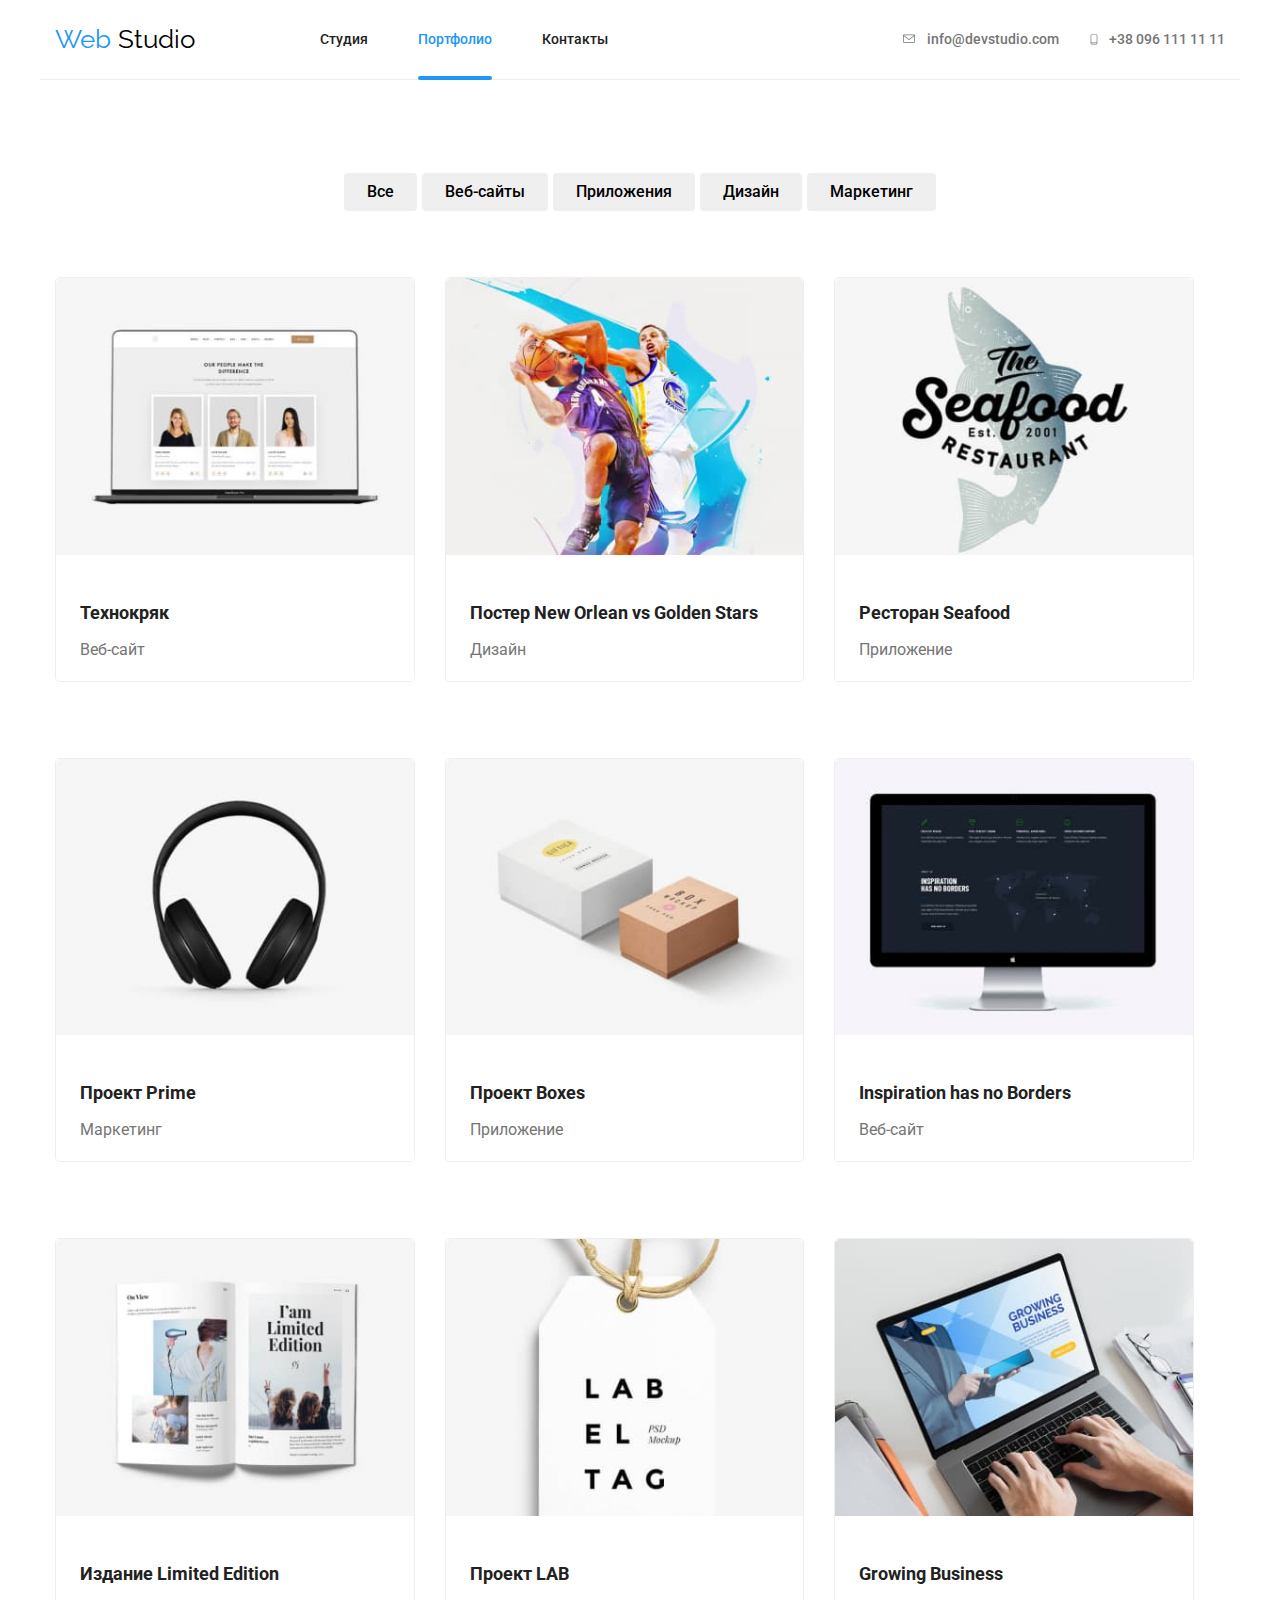
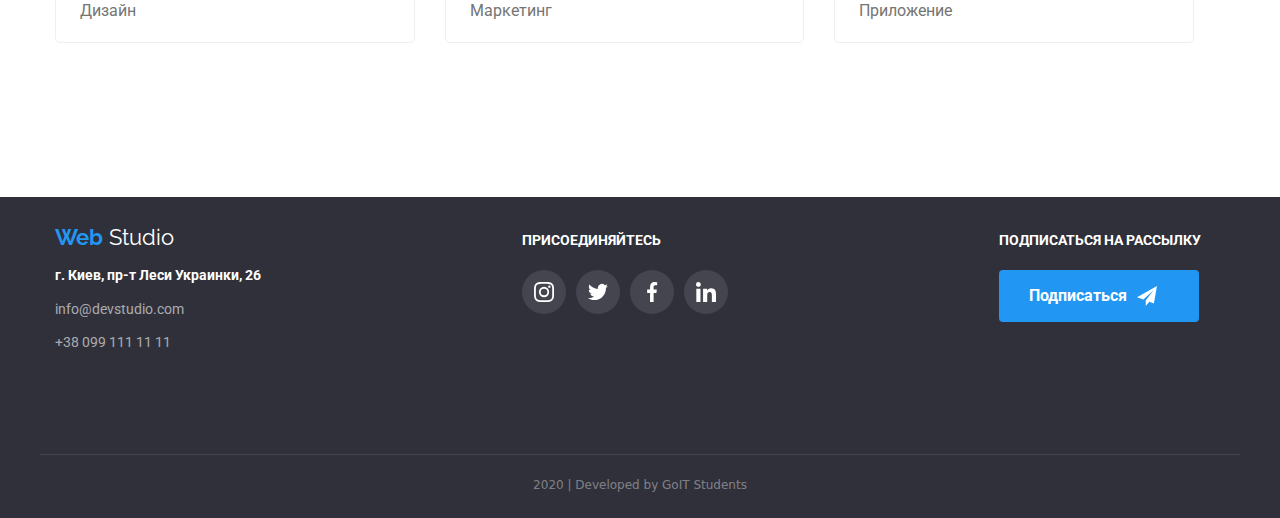
==== commit e6c3c889: "Готово!!!" ====
--- a/portfolio.html
+++ b/portfolio.html
@@ -65,13 +65,16 @@
                 width="370"
                 height="294"
               />
-              <h2 class="names">Технокряк</h2>
-              <p class="services">
-                Технокряк это современная площадка распространения коронавируса.
-                Компании используют эту платформу для цифрового шпионажа и атак
-                на защищённые сервера конкурентов.
-              </p>
-              <p class="work-title">Веб-сайт</p>
+              <p class="services">
+                Технокряк это современная площадка распространения коронавируса.
+                Компании используют эту платформу для цифрового шпионажа и атак
+                на защищённые сервера конкурентов.
+              </p>
+              <div class="content-img">
+                <h2 class="names">Технокряк</h2>
+
+                <p class="work-title">Веб-сайт</p>
+              </div>
             </li>
           </ul>
           <ul class="stop">
@@ -82,13 +85,16 @@
                 width="370"
                 height="294"
               />
-              <h2 class="names">Постер New Orlean vs Golden Stars</h2>
-              <p class="services">
-                Технокряк это современная площадка распространения коронавируса.
-                Компании используют эту платформу для цифрового шпионажа и атак
-                на защищённые сервера конкурентов.
-              </p>
-              <p class="work-title">Дизайн</p>
+              <p class="services">
+                Технокряк это современная площадка распространения коронавируса.
+                Компании используют эту платформу для цифрового шпионажа и атак
+                на защищённые сервера конкурентов.
+              </p>
+              <div class="content-img">
+                <h2 class="names">Постер New Orlean vs Golden Stars</h2>
+
+                <p class="work-title">Дизайн</p>
+              </div>
             </li>
           </ul>
           <ul class="stop">
@@ -99,13 +105,16 @@
                 width="370"
                 height="294"
               />
-              <h2 class="names">Ресторан Seafood</h2>
-              <p class="services">
-                Технокряк это современная площадка распространения коронавируса.
-                Компании используют эту платформу для цифрового шпионажа и атак
-                на защищённые сервера конкурентов.
-              </p>
-              <p class="work-title">Приложение</p>
+              <p class="services">
+                Технокряк это современная площадка распространения коронавируса.
+                Компании используют эту платформу для цифрового шпионажа и атак
+                на защищённые сервера конкурентов.
+              </p>
+              <div class="content-img">
+                <h2 class="names">Ресторан Seafood</h2>
+
+                <p class="work-title">Приложение</p>
+              </div>
             </li>
           </ul>
           <ul class="stop">
@@ -116,13 +125,16 @@
                 width="370"
                 height="294"
               />
-              <h2 class="names">Проект Prime</h2>
-              <p class="services">
-                Технокряк это современная площадка распространения коронавируса.
-                Компании используют эту платформу для цифрового шпионажа и атак
-                на защищённые сервера конкурентов.
-              </p>
-              <p class="work-title">Маркетинг</p>
+              <p class="services">
+                Технокряк это современная площадка распространения коронавируса.
+                Компании используют эту платформу для цифрового шпионажа и атак
+                на защищённые сервера конкурентов.
+              </p>
+              <div class="content-img">
+                <h2 class="names">Проект Prime</h2>
+
+                <p class="work-title">Маркетинг</p>
+              </div>
             </li>
           </ul>
           <ul class="stop">
@@ -133,13 +145,16 @@
                 width="370"
                 height="294"
               />
-              <h2 class="names">Проект Boxes</h2>
-              <p class="services">
-                Технокряк это современная площадка распространения коронавируса.
-                Компании используют эту платформу для цифрового шпионажа и атак
-                на защищённые сервера конкурентов.
-              </p>
-              <p class="work-title">Приложение</p>
+              <p class="services">
+                Технокряк это современная площадка распространения коронавируса.
+                Компании используют эту платформу для цифрового шпионажа и атак
+                на защищённые сервера конкурентов.
+              </p>
+              <div class="content-img">
+                <h2 class="names">Проект Boxes</h2>
+
+                <p class="work-title">Приложение</p>
+              </div>
             </li>
           </ul>
           <ul class="stop">
@@ -150,13 +165,16 @@
                 width="370"
                 height="294"
               />
-              <h2 class="names">Inspiration has no Borders</h2>
-              <p class="services">
-                Технокряк это современная площадка распространения коронавируса.
-                Компании используют эту платформу для цифрового шпионажа и атак
-                на защищённые сервера конкурентов.
-              </p>
-              <p class="work-title">Веб-сайт</p>
+              <p class="services">
+                Технокряк это современная площадка распространения коронавируса.
+                Компании используют эту платформу для цифрового шпионажа и атак
+                на защищённые сервера конкурентов.
+              </p>
+              <div class="content-img">
+                <h2 class="names">Inspiration has no Borders</h2>
+
+                <p class="work-title">Веб-сайт</p>
+              </div>
             </li>
           </ul>
           <ul class="stop">
@@ -167,13 +185,15 @@
                 width="370"
                 height="294"
               />
-              <h2 class="names">Издание Limited Edition</h2>
-              <p class="services">
-                Технокряк это современная площадка распространения коронавируса.
-                Компании используют эту платформу для цифрового шпионажа и атак
-                на защищённые сервера конкурентов.
-              </p>
-              <p class="work-title">Дизайн</p>
+              <p class="services">
+                Технокряк это современная площадка распространения коронавируса.
+                Компании используют эту платформу для цифрового шпионажа и атак
+                на защищённые сервера конкурентов.
+              </p>
+              <div class="content-img">
+                <h2 class="names">Издание Limited Edition</h2>
+                <p class="work-title">Дизайн</p>
+              </div>
             </li>
           </ul>
           <ul class="stop">
@@ -184,13 +204,15 @@
                 width="370"
                 height="294"
               />
-              <h2 class="names">Проект LAB</h2>
-              <p class="services">
-                Технокряк это современная площадка распространения коронавируса.
-                Компании используют эту платформу для цифрового шпионажа и атак
-                на защищённые сервера конкурентов.
-              </p>
-              <p class="work-title">Маркетинг</p>
+              <p class="services">
+                Технокряк это современная площадка распространения коронавируса.
+                Компании используют эту платформу для цифрового шпионажа и атак
+                на защищённые сервера конкурентов.
+              </p>
+              <div class="content-img">
+                <h2 class="names">Проект LAB</h2>
+                <p class="work-title">Маркетинг</p>
+              </div>
             </li>
           </ul>
           <ul class="stop">
@@ -201,13 +223,15 @@
                 width="370"
                 height="294"
               />
-              <h2 class="names">Growing Business</h2>
-              <p class="services">
-                Технокряк это современная площадка распространения коронавируса.
-                Компании используют эту платформу для цифрового шпионажа и атак
-                на защищённые сервера конкурентов.
-              </p>
-              <p class="work-title">Приложение</p>
+              <p class="services">
+                Технокряк это современная площадка распространения коронавируса.
+                Компании используют эту платформу для цифрового шпионажа и атак
+                на защищённые сервера конкурентов.
+              </p>
+              <div class="content-img">
+                <h2 class="names">Growing Business</h2>
+                <p class="work-title">Приложение</p>
+              </div>
             </li>
           </ul>
         </div>
--- a/css/styles.css
+++ b/css/styles.css
@@ -527,7 +527,11 @@
 .flex-element:focus .services{
 transform: translateY(0); 
 }
-
+.content-img {
+position: relative;
+overflow: hidden;
+background-color: #ffffff;  
+}
 
 
 .services{
